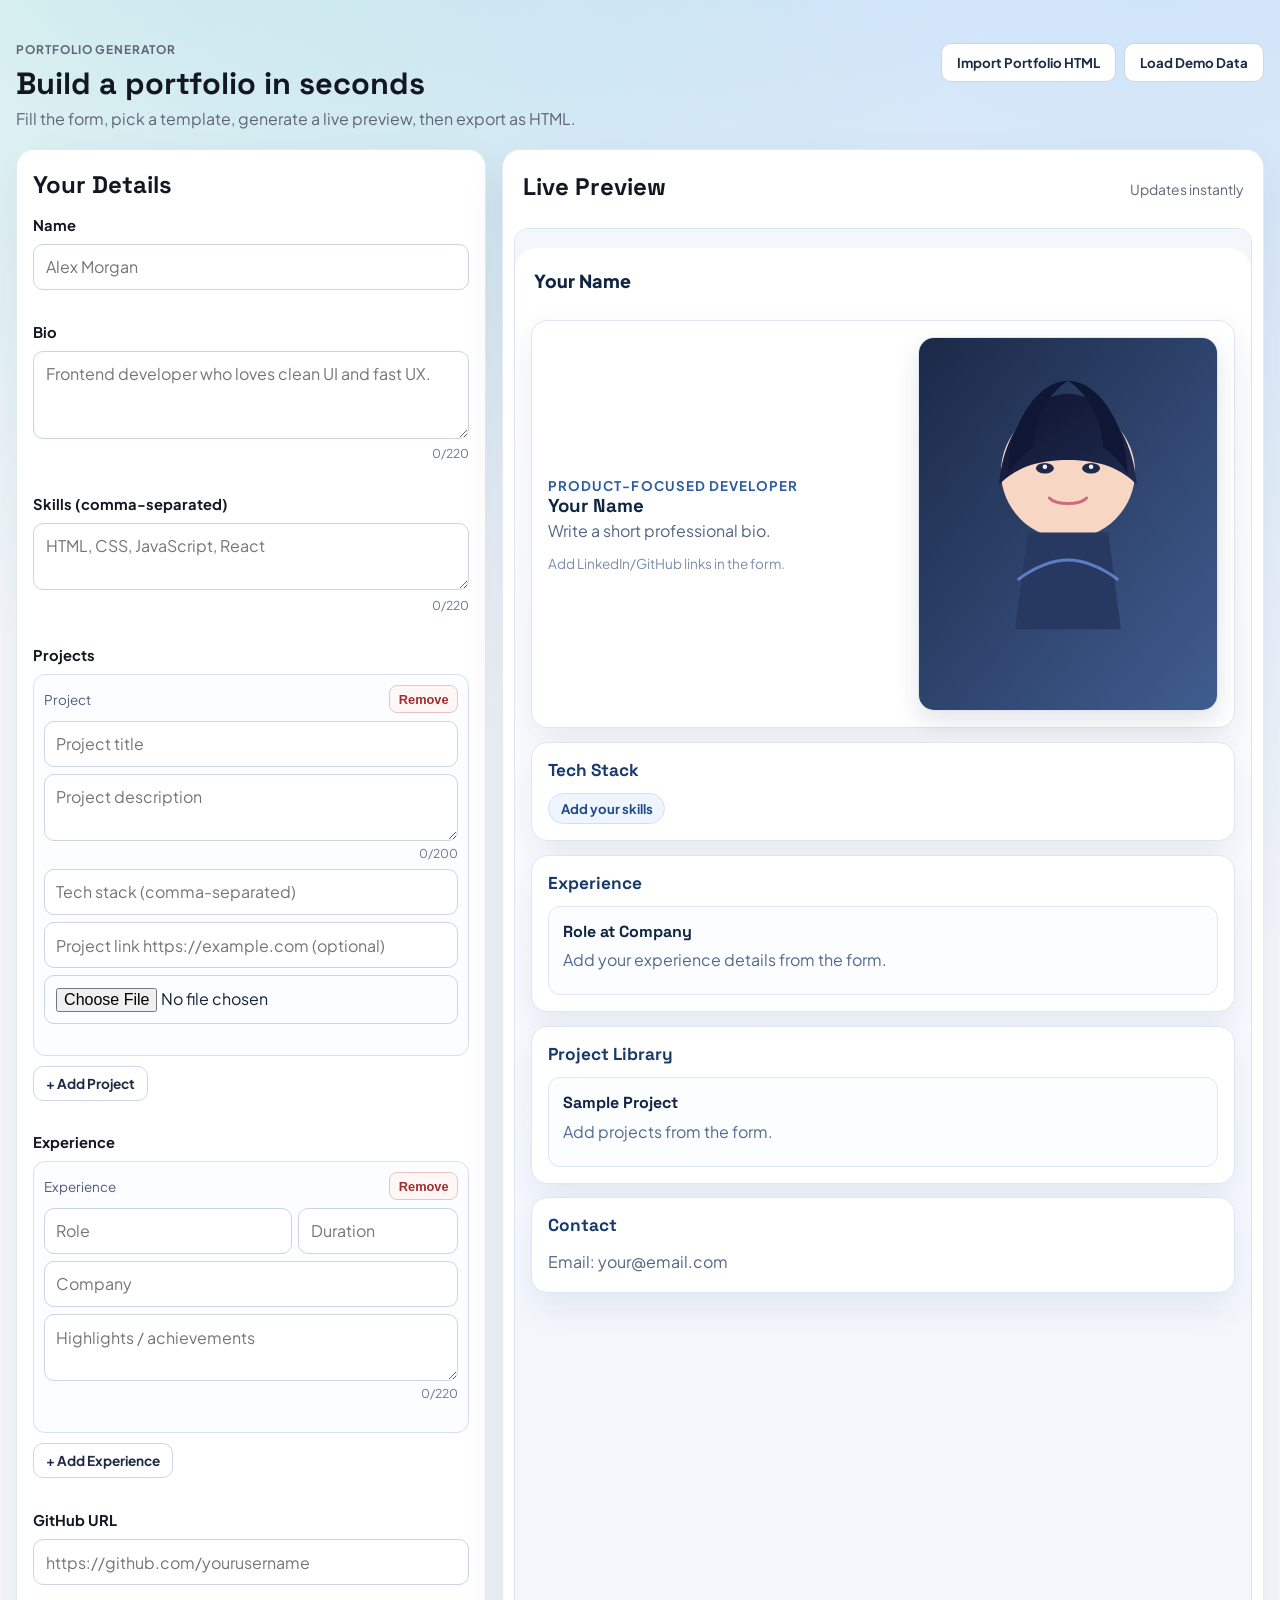
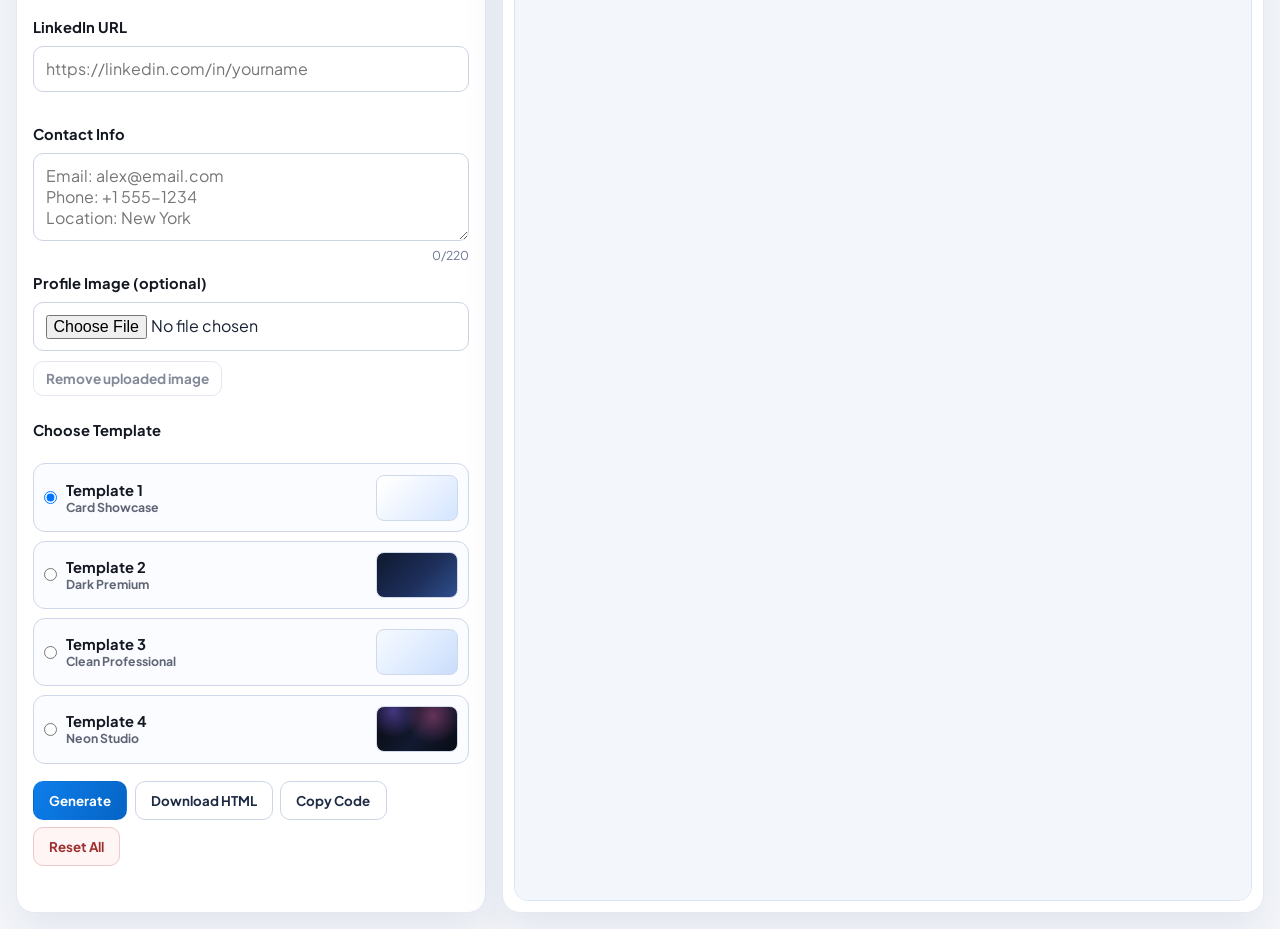
==== index.html @ 8ef9a6bf "Initial portfolio generator" ====
<!DOCTYPE html>
<html lang="en">
<head>
  <meta charset="UTF-8" />
  <meta name="viewport" content="width=device-width, initial-scale=1.0" />
  <title>Portfolio Builder</title>
  <link rel="preconnect" href="https://fonts.googleapis.com" />
  <link rel="preconnect" href="https://fonts.gstatic.com" crossorigin />
  <link href="https://fonts.googleapis.com/css2?family=Plus+Jakarta+Sans:wght@400;600;700;800&family=Space+Grotesk:wght@500;700&display=swap" rel="stylesheet" />
  <link rel="stylesheet" href="style.css" />
</head>
<body>
  <header class="hero">
    <div class="hero__content">
      <div class="hero__top">
        <div>
          <p class="eyebrow">Portfolio Generator</p>
          <h1>Build a portfolio in seconds</h1>
          <p>Fill the form, pick a template, generate a live preview, then export as HTML.</p>
        </div>
        <div class="hero-quick-actions">
          <button type="button" id="importBtn" class="btn">Import Portfolio HTML</button>
          <input id="importInput" type="file" accept=".html,.htm,text/html" hidden />
          <button type="button" id="demoBtn" class="btn">Load Demo Data</button>
        </div>
      </div>
    </div>
  </header>

  <main class="layout">
    <section class="panel form-panel">
      <h2>Your Details</h2>
      <form id="portfolioForm" autocomplete="off">
        <label for="name">Name</label>
        <input id="name" name="name" type="text" maxlength="60" placeholder="Alex Morgan" required />
        <p id="nameError" class="field-error" aria-live="polite"></p>

        <label for="bio">Bio</label>
        <textarea id="bio" name="bio" rows="3" maxlength="220" placeholder="Frontend developer who loves clean UI and fast UX." required></textarea>
        <p id="bioHint" class="char-hint">0/220</p>
        <p id="bioError" class="field-error" aria-live="polite"></p>

        <label for="skills">Skills (comma-separated)</label>
        <textarea id="skills" name="skills" rows="2" maxlength="220" placeholder="HTML, CSS, JavaScript, React" required></textarea>
        <p id="skillsHint" class="char-hint">0/220</p>
        <p id="skillsError" class="field-error" aria-live="polite"></p>

        <label>Projects</label>
        <div id="projectsContainer" class="projects-container"></div>
        <button type="button" id="addProjectBtn" class="btn btn-subtle">+ Add Project</button>
        <p id="projectsError" class="field-error" aria-live="polite"></p>

        <label>Experience</label>
        <div id="experienceContainer" class="projects-container"></div>
        <button type="button" id="addExperienceBtn" class="btn btn-subtle">+ Add Experience</button>
        <p id="experienceError" class="field-error" aria-live="polite"></p>

        <label for="github">GitHub URL</label>
        <input id="github" name="github" type="url" placeholder="https://github.com/yourusername" />
        <p id="githubError" class="field-error" aria-live="polite"></p>

        <label for="linkedin">LinkedIn URL</label>
        <input id="linkedin" name="linkedin" type="url" placeholder="https://linkedin.com/in/yourname" />
        <p id="linkedinError" class="field-error" aria-live="polite"></p>

        <label for="contact">Contact Info</label>
        <textarea id="contact" name="contact" rows="3" maxlength="220" placeholder="Email: alex@email.com&#10;Phone: +1 555-1234&#10;Location: New York"></textarea>
        <p id="contactHint" class="char-hint">0/220</p>

        <label for="profileImage">Profile Image (optional)</label>
        <input id="profileImage" name="profileImage" type="file" accept="image/*" />
        <button type="button" id="removeImageBtn" class="btn btn-subtle">Remove uploaded image</button>
        <img id="profilePreview" class="profile-preview" alt="Selected profile preview" hidden />

        <h3>Choose Template</h3>
        <div class="template-picker" role="radiogroup" aria-label="Template selection">
          <label class="template-option">
            <input type="radio" name="template" value="1" checked />
            <span>
              <strong>Template 1</strong>
              <small>Card Showcase</small>
            </span>
            <div class="template-thumb thumb-3" aria-hidden="true"></div>
          </label>
          <label class="template-option">
            <input type="radio" name="template" value="2" />
            <span>
              <strong>Template 2</strong>
              <small>Dark Premium</small>
            </span>
            <div class="template-thumb thumb-2" aria-hidden="true"></div>
          </label>
          <label class="template-option">
            <input type="radio" name="template" value="3" />
            <span>
              <strong>Template 3</strong>
              <small>Clean Professional</small>
            </span>
            <div class="template-thumb thumb-1" aria-hidden="true"></div>
          </label>
          <label class="template-option">
            <input type="radio" name="template" value="4" />
            <span>
              <strong>Template 4</strong>
              <small>Neon Studio</small>
            </span>
            <div class="template-thumb thumb-4" aria-hidden="true"></div>
          </label>
        </div>

        <div class="actions">
          <button type="submit" class="btn btn-primary">Generate</button>
          <button type="button" id="downloadBtn" class="btn">Download HTML</button>
          <button type="button" id="copyBtn" class="btn">Copy Code</button>
          <button type="button" id="resetBtn" class="btn btn-danger">Reset All</button>
        </div>
        <p id="status" class="status" aria-live="polite"></p>
      </form>
    </section>

    <section class="panel preview-panel">
      <div class="preview-head">
        <h2>Live Preview</h2>
        <span>Updates instantly</span>
      </div>
      <iframe id="previewFrame" title="Portfolio preview"></iframe>
    </section>
  </main>

  <script src="script.js"></script>
</body>
</html>
---- style.css ----
:root {
  --bg: #f5f7fb;
  --panel: #ffffff;
  --ink: #131722;
  --muted: #5f6575;
  --accent: #0d7eeb;
  --accent-2: #15b8a6;
  --line: #e4e8f2;
  --shadow: 0 20px 45px rgba(16, 34, 80, 0.08);
}

* {
  box-sizing: border-box;
}

body {
  margin: 0;
  min-height: 100vh;
  background:
    radial-gradient(circle at 90% -10%, rgba(13, 126, 235, 0.2), transparent 40%),
    radial-gradient(circle at 10% -10%, rgba(21, 184, 166, 0.2), transparent 30%),
    var(--bg);
  color: var(--ink);
  font-family: "Plus Jakarta Sans", sans-serif;
}

.hero {
  padding: 2.6rem 1rem 1.2rem;
}

.hero__content {
  width: min(1500px, 100%);
  margin: 0 auto;
}

.hero__top {
  display: flex;
  justify-content: space-between;
  align-items: flex-start;
  gap: 0.9rem;
  flex-wrap: wrap;
}

.hero-quick-actions {
  display: flex;
  gap: 0.45rem;
  align-items: center;
  justify-content: flex-end;
  flex-wrap: wrap;
  margin-top: 0.1rem;
}

.eyebrow {
  margin: 0;
  color: var(--accent);
  font-weight: 700;
  letter-spacing: 0.08em;
  text-transform: uppercase;
  font-size: 0.74rem;
}

h1 {
  margin: 0.45rem 0 0.35rem;
  font-family: "Space Grotesk", sans-serif;
  font-size: clamp(1.8rem, 2.4vw, 2.5rem);
}

.hero p {
  margin: 0;
  color: var(--muted);
}

.layout {
  width: min(1600px, 100%);
  margin: 0 auto;
  padding: 0 1rem 1rem;
  display: grid;
  grid-template-columns: minmax(390px, 470px) minmax(0, 1fr);
  gap: 1rem;
}

.panel {
  background: var(--panel);
  border: 1px solid var(--line);
  border-radius: 18px;
  box-shadow: var(--shadow);
}

.form-panel {
  padding: 1rem;
}

.form-panel h2,
.preview-head h2 {
  margin: 0.2rem 0 1rem;
  font-family: "Space Grotesk", sans-serif;
}

form {
  display: grid;
  gap: 0.62rem;
}

label,
h3 {
  font-size: 0.92rem;
  font-weight: 700;
}

input,
textarea {
  width: 100%;
  padding: 0.72rem;
  border-radius: 10px;
  border: 1px solid #ccd4e3;
  font: inherit;
  color: #182033;
  resize: vertical;
  transition: border-color 0.2s, box-shadow 0.2s;
}

input:focus,
textarea:focus {
  border-color: var(--accent);
  outline: none;
  box-shadow: 0 0 0 3px rgba(13, 126, 235, 0.13);
}

.char-hint {
  margin: -0.2rem 0 0.05rem;
  color: #6b7592;
  font-size: 0.76rem;
  text-align: right;
}

.template-picker {
  display: grid;
  grid-template-columns: 1fr;
  gap: 0.55rem;
}

.template-option {
  border: 1px solid #cfd7e8;
  border-radius: 12px;
  padding: 0.64rem;
  display: grid;
  grid-template-columns: auto 1fr 82px;
  align-items: center;
  gap: 0.55rem;
  cursor: pointer;
  background: #fbfcff;
}

.template-option small {
  display: block;
  color: var(--muted);
}

.template-option input {
  width: auto;
  margin: 0;
}

.template-thumb {
  height: 46px;
  border-radius: 8px;
  border: 1px solid #d0d9ea;
}

.thumb-1 {
  background: linear-gradient(135deg, #f3f8ff 10%, #dceaff 60%, #c9dcfb 100%);
}

.thumb-2 {
  background: linear-gradient(135deg, #111c36 10%, #1d2e59 55%, #2f4f8e 100%);
}

.thumb-3 {
  background: linear-gradient(135deg, #ffffff 10%, #ecf3ff 50%, #d3e5ff 100%);
}

.thumb-4 {
  background:
    radial-gradient(circle at 70% 20%, rgba(255, 97, 167, 0.35), transparent 42%),
    radial-gradient(circle at 20% 10%, rgba(135, 103, 255, 0.45), transparent 35%),
    linear-gradient(130deg, #0b0b12 10%, #121a31 55%, #090b14 100%);
}

.actions {
  margin-top: 0.5rem;
  display: flex;
  flex-wrap: wrap;
  gap: 0.45rem;
}

.btn {
  border: 1px solid #ccd5e8;
  background: #ffffff;
  color: #1d2a44;
  padding: 0.62rem 0.95rem;
  border-radius: 10px;
  font-family: inherit;
  font-weight: 700;
  cursor: pointer;
}

.btn:hover {
  filter: brightness(0.98);
}

.btn:disabled {
  opacity: 0.55;
  cursor: not-allowed;
  filter: none;
}

.btn-primary {
  background: linear-gradient(120deg, var(--accent), #0664c4);
  color: #ffffff;
  border-color: transparent;
}

.btn-danger {
  background: #fff5f5;
  border-color: #efc9c9;
  color: #9f2f2f;
}

.btn-subtle {
  justify-self: start;
  padding: 0.5rem 0.75rem;
  font-size: 0.85rem;
}

.projects-container {
  display: grid;
  gap: 0.55rem;
}

.project-row,
.experience-row {
  border: 1px solid #d8dfef;
  border-radius: 12px;
  background: #fbfdff;
  padding: 0.6rem;
  display: grid;
  gap: 0.45rem;
}

.project-row__head,
.experience-row__head {
  display: flex;
  justify-content: space-between;
  align-items: center;
}

.project-row__title,
.experience-row__title {
  margin: 0;
  font-size: 0.84rem;
  color: #4e5e80;
}

.btn-delete {
  border: 1px solid #ebc3c3;
  background: #fff6f6;
  color: #9f2f2f;
  border-radius: 8px;
  font-size: 0.8rem;
  font-weight: 700;
  padding: 0.36rem 0.55rem;
  cursor: pointer;
}

.inline-two {
  display: grid;
  grid-template-columns: 1fr 160px;
  gap: 0.4rem;
}

.field-error {
  min-height: 0.85rem;
  margin: -0.15rem 0 0.12rem;
  color: #b02e2e;
  font-size: 0.79rem;
}

.project-error,
.experience-error {
  margin: 0;
}

.project-prototype-preview {
  width: 100%;
  max-width: 170px;
  height: 90px;
  border-radius: 8px;
  border: 1px solid #ced9ec;
  object-fit: cover;
  background: #eef4ff;
}

.is-invalid {
  border-color: #d14b4b !important;
  box-shadow: 0 0 0 3px rgba(209, 75, 75, 0.16) !important;
}

.profile-preview {
  width: 100%;
  max-width: 210px;
  height: 130px;
  object-fit: cover;
  border-radius: 10px;
  border: 1px solid #d7dfef;
  margin-top: 0.2rem;
}

.status {
  min-height: 1rem;
  margin: 0.25rem 0 0;
  color: #0f6fce;
  font-size: 0.86rem;
}

.preview-panel {
  padding: 0.7rem;
  display: flex;
  flex-direction: column;
  min-height: 720px;
}

.preview-head {
  display: flex;
  justify-content: space-between;
  align-items: baseline;
  padding: 0.45rem 0.55rem 0.6rem;
}

.preview-head span {
  color: var(--muted);
  font-size: 0.87rem;
}

#previewFrame {
  width: 100%;
  flex: 1;
  border: 1px solid #dbe2f0;
  border-radius: 14px;
  background: #fff;
}

@media (max-width: 1080px) {
  .layout {
    grid-template-columns: 1fr;
  }

  .preview-panel {
    min-height: 520px;
  }
}

@media (max-width: 640px) {
  .hero-quick-actions {
    width: 100%;
    justify-content: stretch;
  }

  .hero-quick-actions .btn {
    flex: 1 1 100%;
  }

  .actions {
    flex-direction: column;
  }

  .btn {
    width: 100%;
  }

  .inline-two {
    grid-template-columns: 1fr;
  }
}
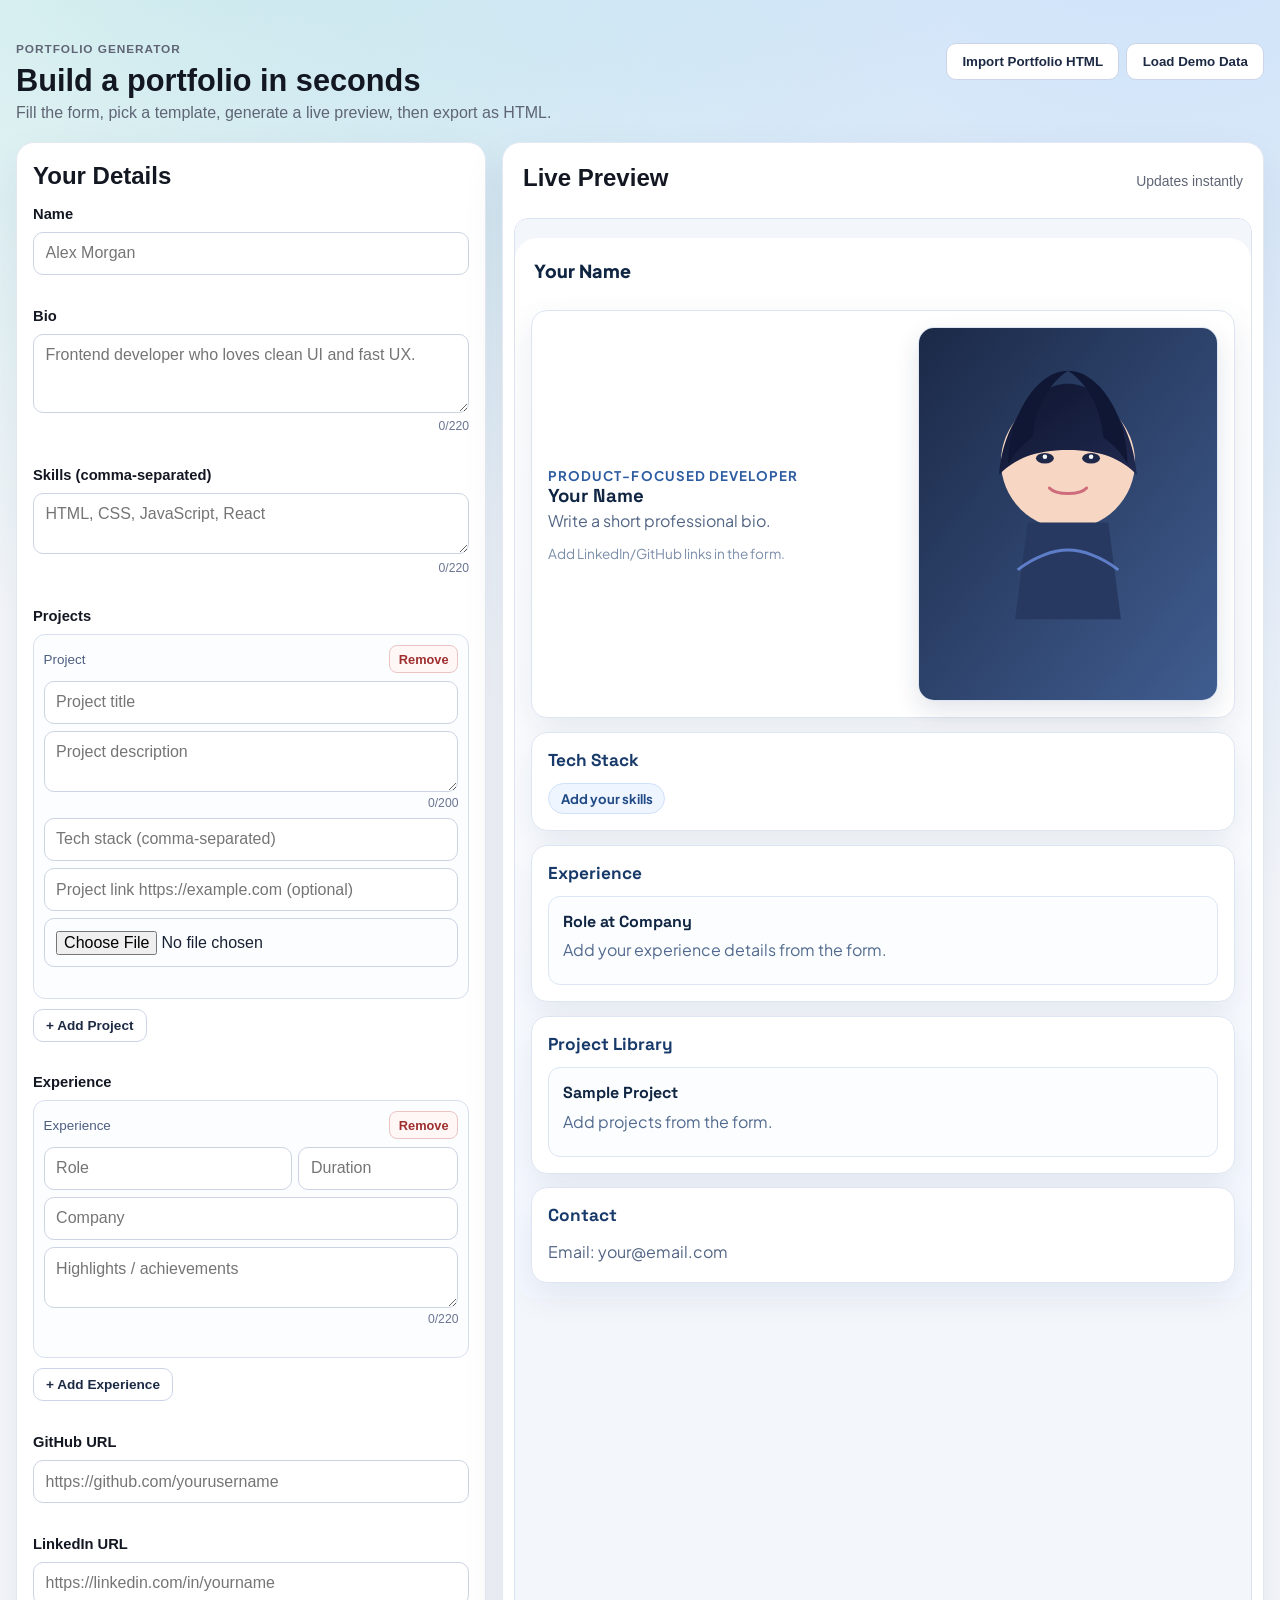
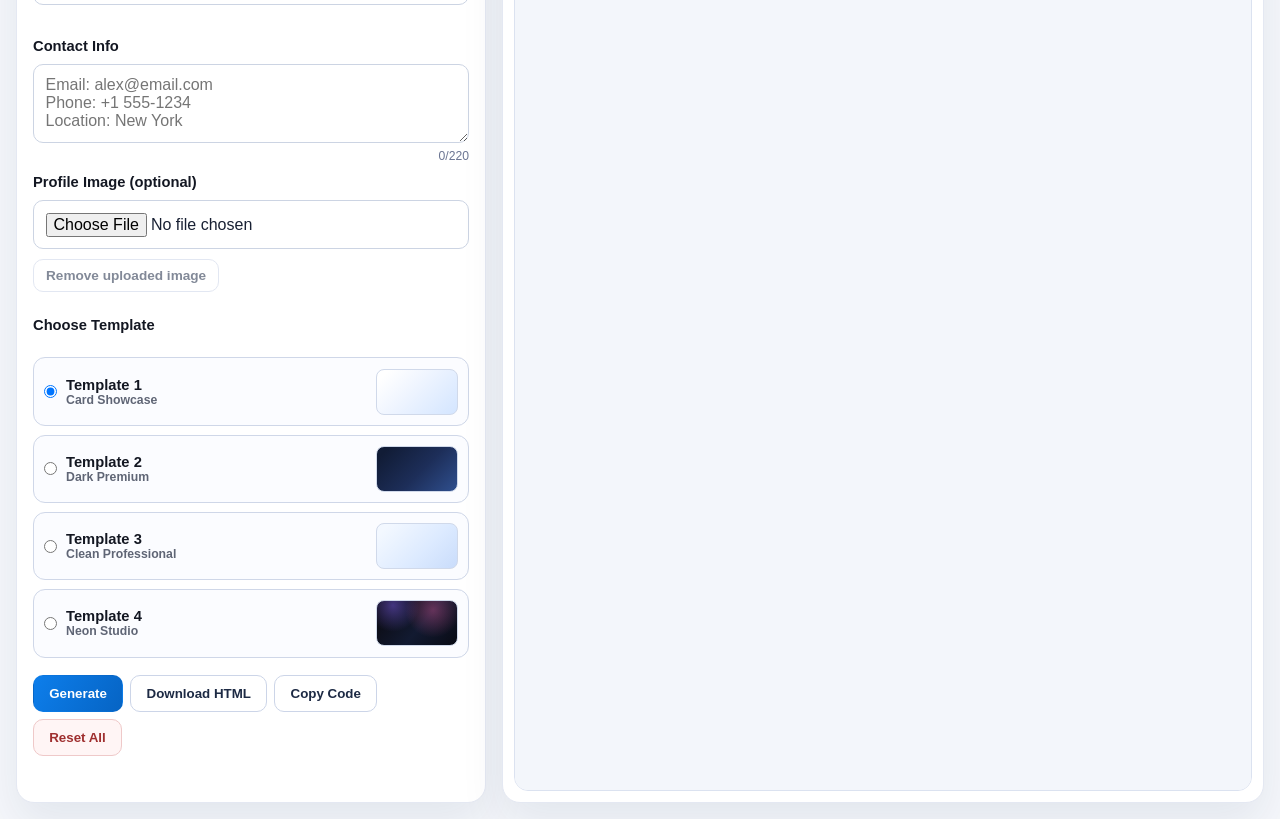
==== commit bae06cb0: "my changes" ====
--- a/index.html
+++ b/index.html
@@ -3,10 +3,7 @@
 <head>
   <meta charset="UTF-8" />
   <meta name="viewport" content="width=device-width, initial-scale=1.0" />
-  <title>Portfolio Builder</title>
-  <link rel="preconnect" href="https://fonts.googleapis.com" />
-  <link rel="preconnect" href="https://fonts.gstatic.com" crossorigin />
-  <link href="https://fonts.googleapis.com/css2?family=Plus+Jakarta+Sans:wght@400;600;700;800&family=Space+Grotesk:wght@500;700&display=swap" rel="stylesheet" />
+  <title>Portfolio Generator</title>
   <link rel="stylesheet" href="style.css" />
 </head>
 <body>
